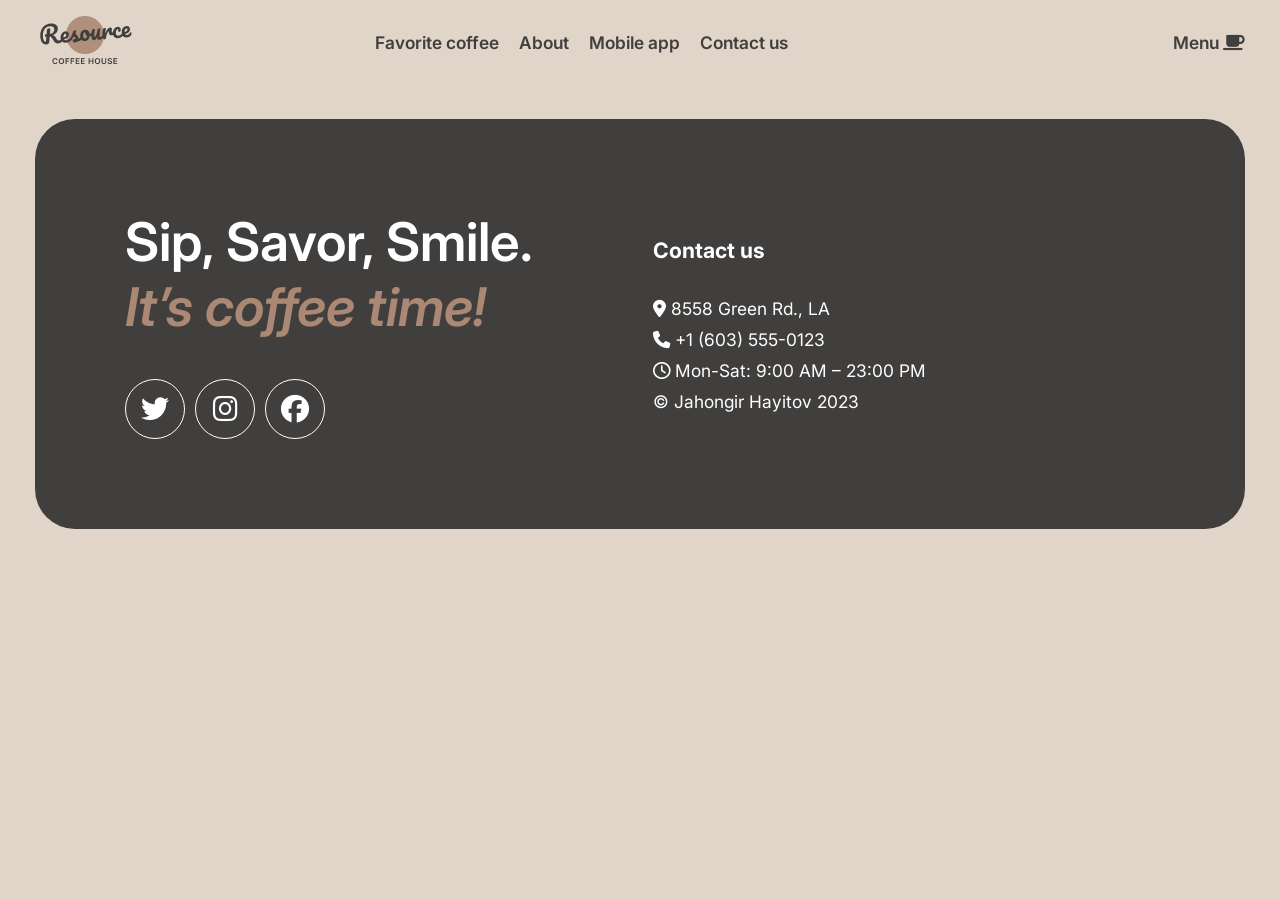
==== menu/index.html @ 9c3eb610 "init: create route menu" ====
<!DOCTYPE html>
<html lang="en">
  <head>
    <meta charset="UTF-8" />
    <meta name="viewport" content="width=device-width, initial-scale=1.0" />
    <title>Coffee Shop</title>
    <link rel="stylesheet" href="./style.css" />
    <link
      rel="stylesheet"
      href="https://cdnjs.cloudflare.com/ajax/libs/font-awesome/6.5.1/css/all.min.css"
      integrity="sha512-DTOQO9RWCH3ppGqcWaEA1BIZOC6xxalwEsw9c2QQeAIftl+Vegovlnee1c9QX4TctnWMn13TZye+giMm8e2LwA=="
      crossorigin="anonymous"
      referrerpolicy="no-referrer"
    />
    <link rel="shortcut icon" href="./assets/x-logo.png" type="image/x-icon" />
  </head>
  <body>
    <div id="root">
      <nav class="nav">
        <div class="nav__logo">
          <img src="../assets/logo.png" alt="logo image" />
        </div>
        <div class="nav__panel">
          <ul class="nav__links">
            <li><a href="../#favorite-coffee">Favorite coffee</a></li>
            <li><a href="../#about">About</a></li>
            <li><a href="../#app">Mobile app</a></li>
            <li><a href="../#contact">Contact us</a></li>
          </ul>
          <div class="nav__menu">
            <a class="active" href="#"
              >Menu <i class="fa fa-coffee" aria-hidden="true"></i
            ></a>
          </div>
        </div>
        <i class="fa-solid fa-bars hidden"></i>
      </nav>

      <footer class="footer" id="contact">
        <div class="motto">
          <h1>
            Sip, Savor, Smile. <br />
            <span class="premium-style">It’s coffee time!</span>
          </h1>
          <nav class="social-network__links">
            <ul>
              <li>
                <a href="#">
                  <i class="fa-brands fa-twitter"></i>
                </a>
              </li>
              <li>
                <a href="#">
                  <i class="fa-brands fa-instagram"></i>
                </a>
              </li>
              <li>
                <a href="#">
                  <i class="fa-brands fa-facebook"></i>
                </a>
              </li>
            </ul>
          </nav>
        </div>
        <section class="contact-us">
          <h2>Contact us</h2>
          <ul class="contact-list">
            <li><i class="fa-solid fa-location-dot"></i> 8558 Green Rd., LA</li>
            <li><i class="fa-solid fa-phone"></i> +1 (603) 555-0123</li>
            <li>
              <i class="fa-regular fa-clock"></i> Mon-Sat: 9:00 AM – 23:00 PM
            </li>
            <li>&copy; Jahongir Hayitov 2023</li>
          </ul>
        </section>
      </footer>
    </div>

    <script src="./app.js"></script>
  </body>
</html>
---- menu/style.css ----
@import url("https://fonts.googleapis.com/css2?family=Inter:wght@400;600&display=swap");
.nav {
  font-weight: 600;
  display: flex;
  justify-content: space-between;
  align-items: center;
}
.nav .nav__logo {
  width: 100px;
}
.nav .nav__logo img {
  width: 100%;
  transition: filter 0.4s ease;
}
.nav .nav__logo img:hover {
  filter: drop-shadow(0px 0px 5px rgba(0, 0, 0, 0.425));
}
.nav .nav__panel {
  display: flex;
  align-items: center;
  justify-content: space-between;
  width: 68vw;
}
.nav .nav__panel a {
  position: relative;
}
.nav .nav__panel a:before {
  content: "";
  position: absolute;
  width: 100%;
  height: 2px;
  bottom: 0;
  margin: -5px 0;
  background-color: var(--primary-color);
  visibility: hidden;
  transform: scaleX(0);
  transition: all 0.6s ease-in-out 0s;
}
.nav .nav__panel a:hover:before {
  visibility: visible;
  transform: scaleX(1);
}
.nav .nav__panel .nav__links {
  display: flex;
  gap: 20px;
}
.nav i.fa-bars {
  font-size: 22pt;
  cursor: pointer;
}

.footer {
  background-color: var(--primary-color);
  border-radius: 40px;
  color: var(--label-color);
  margin-top: 45px;
  padding: 90px;
  display: flex;
  align-items: center;
  gap: 120px;
}
@media screen and (max-width: 925px) {
  .footer {
    gap: 80px;
  }
}
@media screen and (max-width: 810px) {
  .footer {
    gap: 40px;
  }
}
@media screen and (max-width: 770px) {
  .footer {
    flex-direction: column;
    text-align: center;
  }
}
@media screen and (max-width: 505px) {
  .footer {
    padding: 40px 10px;
  }
}
.footer .motto {
  display: flex;
  flex-direction: column;
  gap: 40px;
}
.footer .motto h1 {
  color: var(--label-color);
  font-size: 40pt;
  font-weight: 600;
}
@media screen and (max-width: 1100px) {
  .footer .motto h1 {
    font-size: 25pt;
  }
}
@media screen and (max-width: 925px) {
  .footer .motto h1 {
    font-size: 22pt;
  }
}
@media screen and (max-width: 770px) {
  .footer .motto h1 {
    font-size: 30pt;
  }
}
@media screen and (max-width: 400px) {
  .footer .motto h1 {
    font-size: 25pt;
  }
}
.footer .motto .social-network__links > ul {
  display: flex;
  gap: 10px;
}
@media screen and (max-width: 770px) {
  .footer .motto .social-network__links > ul {
    justify-content: center;
  }
}
.footer .motto .social-network__links > ul a {
  display: flex;
  justify-content: center;
  align-items: center;
  width: 60px;
  height: 60px;
  border-radius: 50%;
  background-color: transparent;
  border: 1px solid var(--label-color);
  color: var(--label-color);
  transition: background-color 0.6s ease, color 0.6s ease;
}
@media screen and (max-width: 925px) {
  .footer .motto .social-network__links > ul a {
    width: 40px;
    height: 40px;
  }
}
.footer .motto .social-network__links > ul a:hover {
  background-color: var(--label-color);
  color: var(--primary-color);
}
.footer .motto .social-network__links > ul a i.fa-brands {
  font-size: 28px;
}
@media screen and (max-width: 925px) {
  .footer .motto .social-network__links > ul a i.fa-brands {
    font-size: 20px;
  }
}
.footer .contact-us {
  display: flex;
  flex-direction: column;
  gap: 35px;
}
.footer .contact-us h2 {
  font-size: 16pt;
}
.footer .contact-us .contact-list {
  display: flex;
  flex-direction: column;
  gap: 10px;
}
@media screen and (max-width: 925px) {
  .footer .contact-us .contact-list {
    font-size: 11pt;
  }
}

:root {
  --primary-color: #403f3d;
  --secondary-color: #e1d4c9;
  --premium-color: #ab8874;
  --label-color: #fff;
  --primary-shadow: #665f55;
}

* {
  box-sizing: border-box;
  padding: 0;
  margin: 0;
  scroll-behavior: smooth;
}

::-webkit-scrollbar {
  width: 12px;
  background-color: transparent;
}
@media screen and (max-width: 800px) {
  ::-webkit-scrollbar {
    display: none;
  }
}

::-webkit-scrollbar-thumb {
  background-color: var(--premium-color);
  border-radius: 3px;
}

a {
  text-decoration: none;
  color: inherit;
  cursor: pointer;
}

.premium-style {
  color: var(--premium-color);
  font-style: italic;
}

.disabled {
  opacity: 0.4;
}

.hidden {
  display: none !important;
}

ul > li {
  list-style: none;
}

body {
  font-family: "Inter", sans-serif;
  font-size: 13pt;
  padding: 10px 35px 30px;
  background-color: var(--secondary-color);
  color: var(--primary-color);
  overflow-x: hidden;
}
@media screen and (max-width: 355px) {
  body {
    padding: 10px 10px 30px;
  }
}

/*# sourceMappingURL=style.css.map */
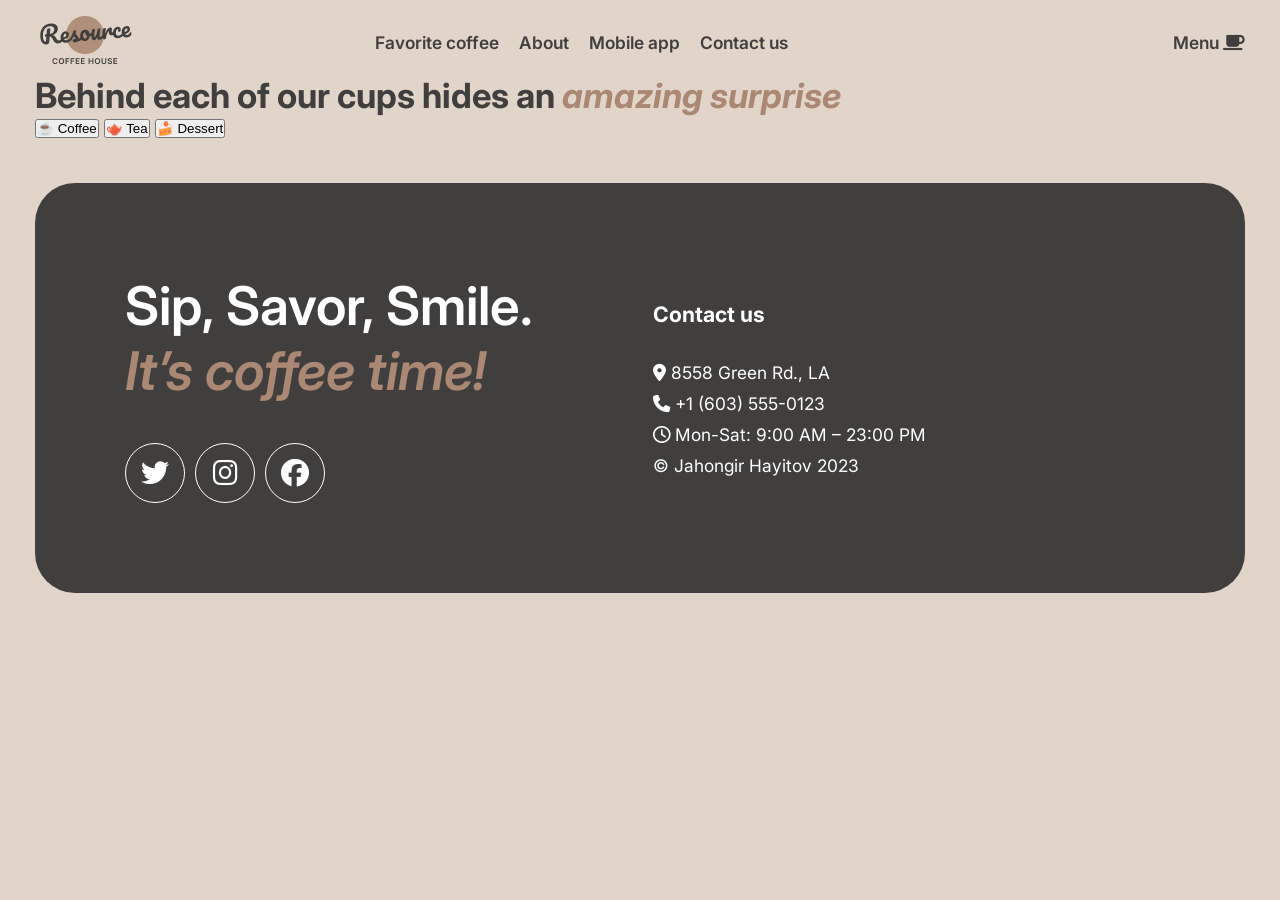
==== commit 39247977: "feat: change structure" ====
--- a/menu/index.html
+++ b/menu/index.html
@@ -35,6 +35,28 @@
         </div>
         <i class="fa-solid fa-bars hidden"></i>
       </nav>
+
+      <main class="main">
+        <h1>
+          Behind each of our cups hides an
+          <span class="premium-style">amazing surprise</span>
+        </h1>
+        <nav class="main__tab">
+          <button id="coffee-btn" class="tab-item">
+            <span>☕️</span>
+            Coffee
+          </button>
+          <button id="tea-btn" class="tab-item">
+            <span>🫖</span>
+            Tea
+          </button>
+          <button id="dessert-btn" class="tab-item">
+            <span>🍰</span>
+            Dessert
+          </button>
+        </nav>
+        <section id="products"></section>
+      </main>
 
       <footer class="footer" id="contact">
         <div class="motto">
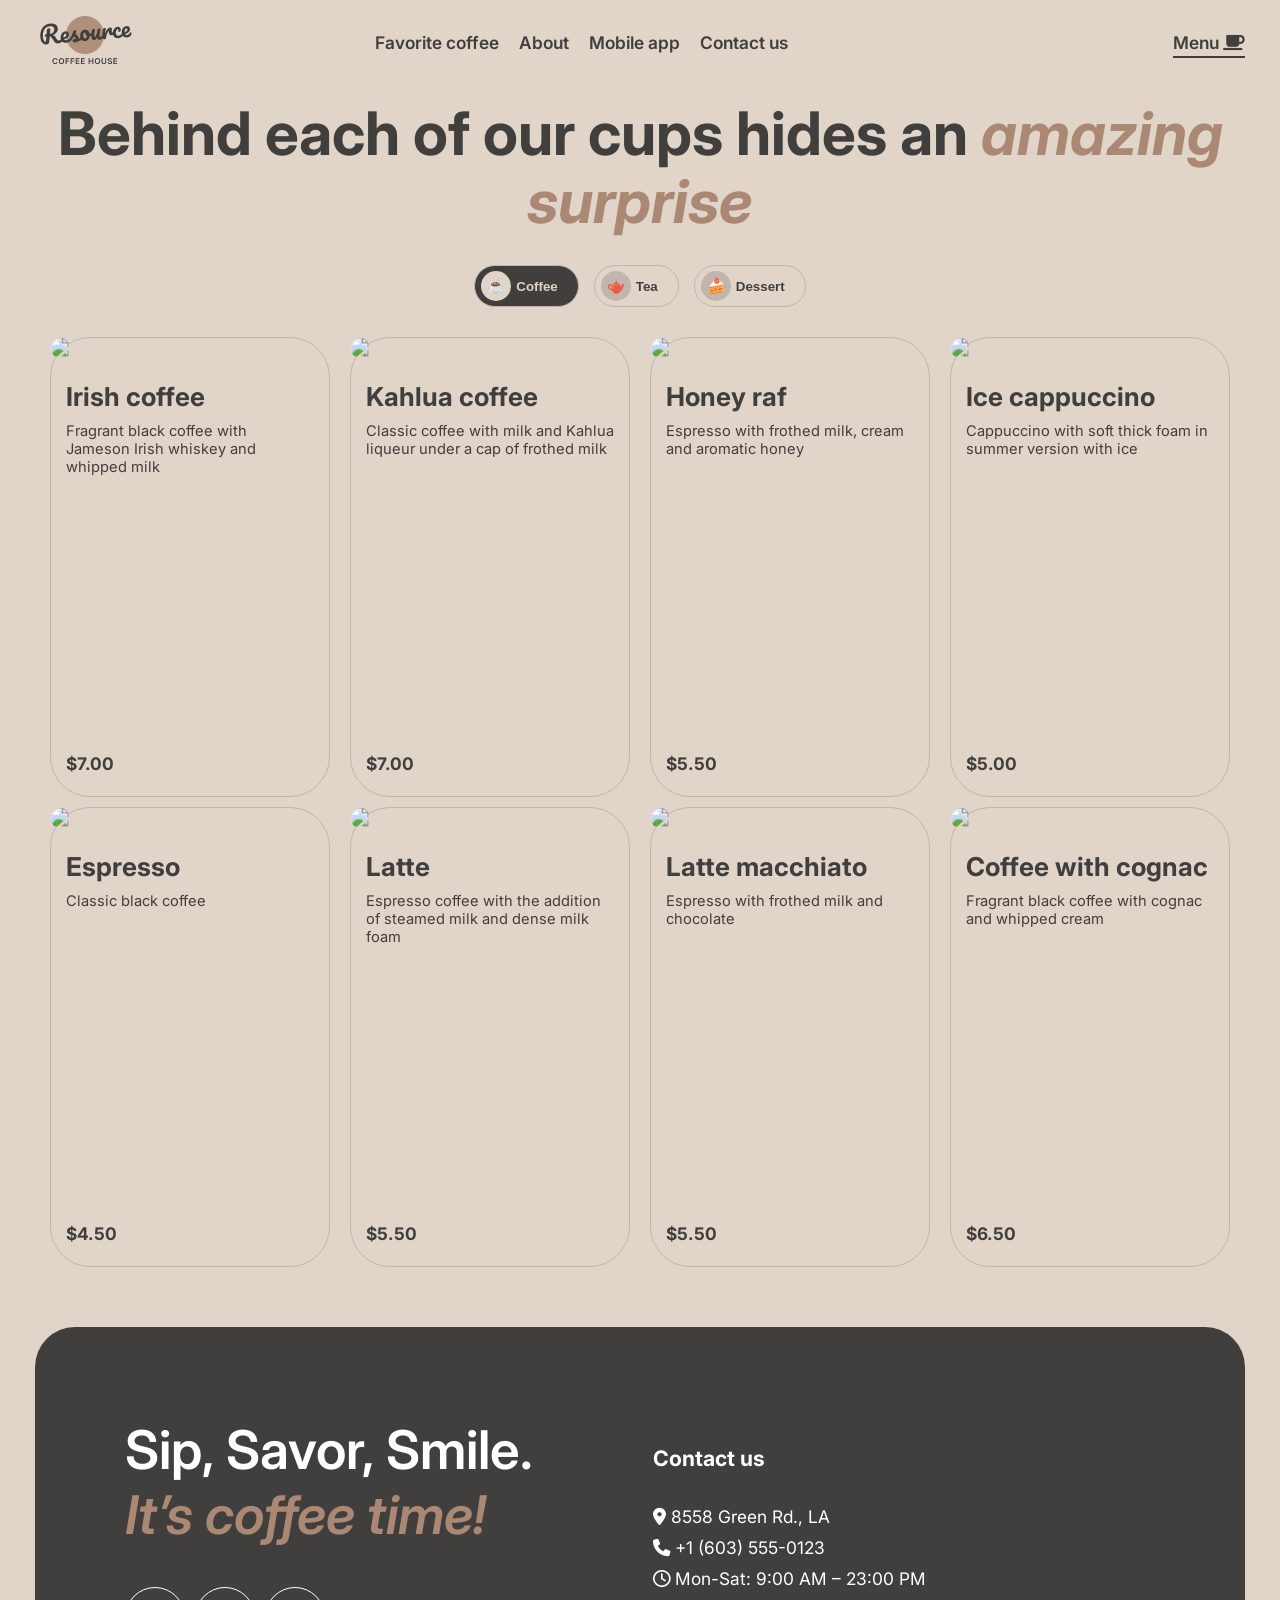
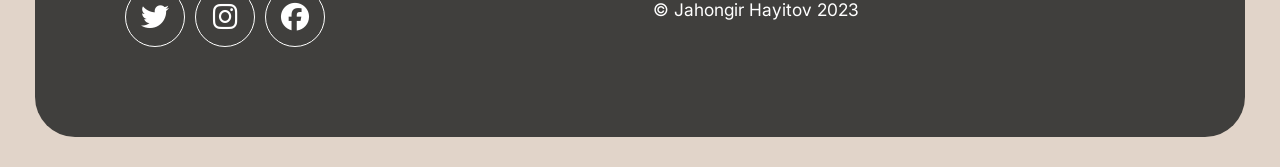
==== commit c1f338f9: "feat: update menu tabs" ====
--- a/menu/index.html
+++ b/menu/index.html
@@ -37,11 +37,11 @@
       </nav>
 
       <main class="main">
-        <h1>
+        <h1 class="main__title">
           Behind each of our cups hides an
           <span class="premium-style">amazing surprise</span>
         </h1>
-        <nav class="main__tab">
+        <nav class="main__tabs">
           <button id="coffee-btn" class="tab-item">
             <span>☕️</span>
             Coffee
@@ -55,7 +55,7 @@
             Dessert
           </button>
         </nav>
-        <section id="products"></section>
+        <section id="products" class="products"></section>
       </main>
 
       <footer class="footer" id="contact">
--- a/menu/style.css
+++ b/menu/style.css
@@ -36,7 +36,7 @@
   transform: scaleX(0);
   transition: all 0.6s ease-in-out 0s;
 }
-.nav .nav__panel a:hover:before {
+.nav .nav__panel a.active:before, .nav .nav__panel a:hover:before {
   visibility: visible;
   transform: scaleX(1);
 }
@@ -234,5 +234,134 @@
     padding: 10px 10px 30px;
   }
 }
+body #root {
+  display: flex;
+  flex-direction: column;
+  gap: 15px;
+  position: relative;
+}
+@media screen and (max-width: 400px) {
+  body #root {
+    gap: 45px;
+  }
+}
+
+.main {
+  display: flex;
+  flex-direction: column;
+  align-items: center;
+  gap: 30px;
+  text-align: center;
+  margin-top: 10px;
+}
+.main .main__title {
+  font-size: 45pt;
+  line-height: 68px;
+}
+@media screen and (max-width: 715px) {
+  .main .main__title {
+    font-size: 35pt;
+    line-height: 54px;
+  }
+}
+@media screen and (max-width: 590px) {
+  .main .main__title {
+    font-size: 30pt;
+    line-height: 45px;
+  }
+}
+@media screen and (max-width: 400px) {
+  .main .main__title {
+    font-size: 23pt;
+    line-height: 40px;
+  }
+}
+.main .main__tabs {
+  display: flex;
+  gap: 15px;
+  flex-wrap: wrap;
+  justify-content: center;
+}
+.main .main__tabs .tab-item {
+  display: flex;
+  align-items: center;
+  gap: 5px;
+  padding: 5px 20px 5px 6px;
+  border: 1px solid #c1b6ad;
+  border-radius: 200px;
+  color: var(--primary-color);
+  font-weight: 600;
+  background-color: transparent;
+  cursor: pointer;
+}
+.main .main__tabs .tab-item.active {
+  background-color: var(--primary-color);
+  color: var(--secondary-color);
+}
+.main .main__tabs .tab-item.active span {
+  background-color: var(--secondary-color);
+}
+.main .main__tabs .tab-item span {
+  width: 30px;
+  height: 30px;
+  font-size: 11pt;
+  display: flex;
+  justify-content: center;
+  align-items: center;
+  border-radius: 50%;
+  background-color: #c1b6ad;
+}
+.main .products {
+  display: flex;
+  flex-wrap: wrap;
+  column-gap: 20px;
+  row-gap: 10px;
+  justify-content: center;
+  align-items: center;
+}
+.main .products .product-card {
+  display: flex;
+  flex-direction: column;
+  width: 280px;
+  min-height: 460px;
+  border: 1px solid #c1b6ad;
+  border-radius: 40px;
+  text-align: left;
+}
+@media screen and (max-width: 650px) {
+  .main .products .product-card {
+    width: 220px;
+    min-height: 400px;
+  }
+}
+.main .products .product-card .card__image {
+  border-radius: 40px;
+  overflow: hidden;
+}
+.main .products .product-card .card__image img {
+  width: 100%;
+  transition: transform 0.4s ease;
+  transform: scale(1.2);
+}
+.main .products .product-card .card__image img:hover {
+  transform: scale(1.05);
+}
+.main .products .product-card .card__body {
+  flex: 1;
+  display: flex;
+  flex-direction: column;
+  justify-content: space-between;
+  align-items: flex-start;
+  padding: 22px 15px;
+  gap: 10px;
+}
+.main .products .product-card .card__body .card__content {
+  display: flex;
+  flex-direction: column;
+  gap: 10px;
+}
+.main .products .product-card .card__body .card__content p {
+  font-size: 11pt;
+}
 
 /*# sourceMappingURL=style.css.map */
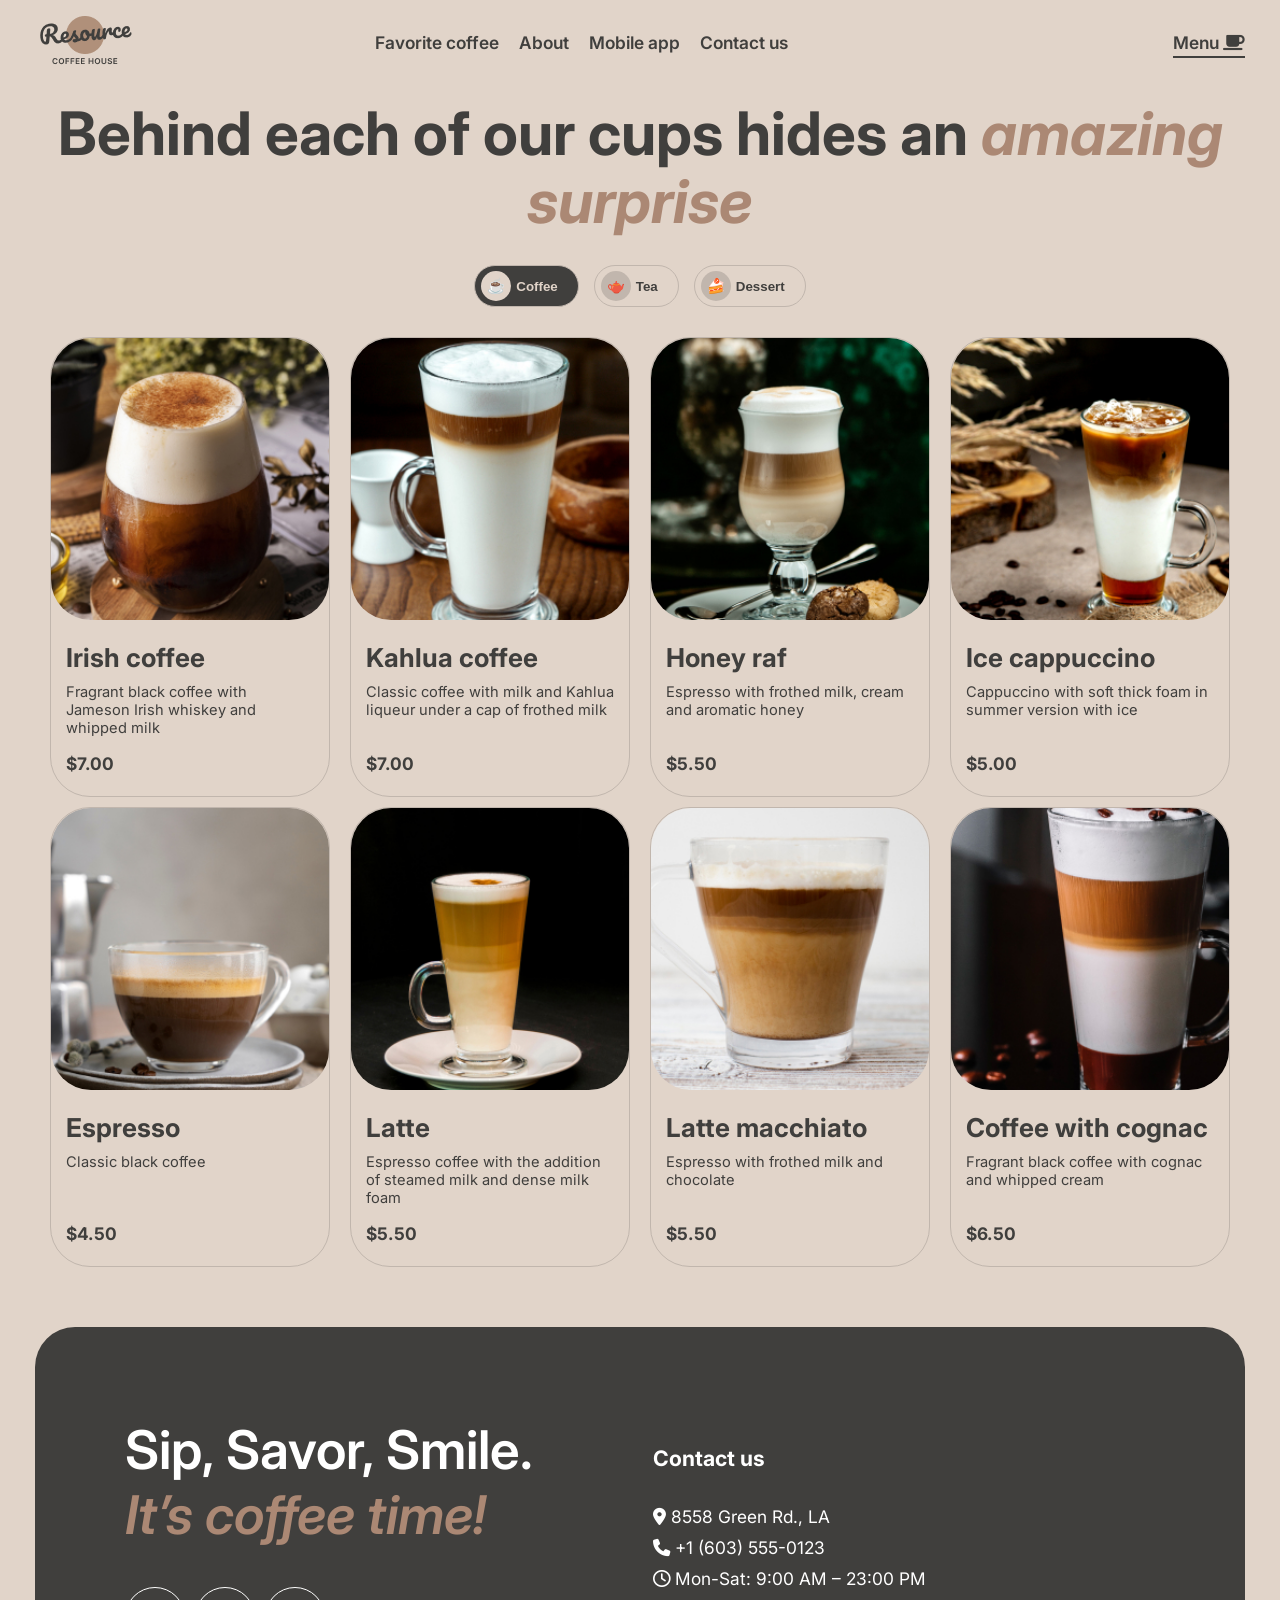
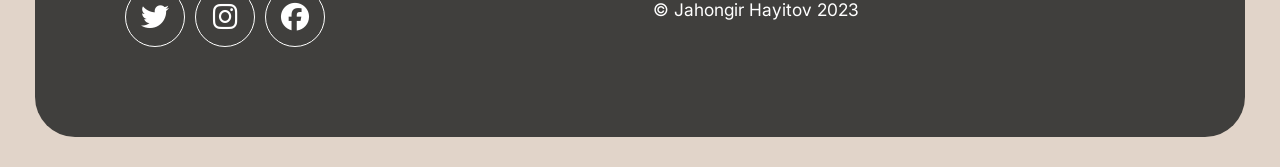
==== commit 853bacd6: "refactor: validate html" ====
--- a/menu/index.html
+++ b/menu/index.html
@@ -1,24 +1,24 @@
 <!DOCTYPE html>
 <html lang="en">
   <head>
-    <meta charset="UTF-8" />
-    <meta name="viewport" content="width=device-width, initial-scale=1.0" />
+    <meta charset="UTF-8" >
+    <meta name="viewport" content="width=device-width, initial-scale=1.0" >
     <title>Coffee Shop</title>
-    <link rel="stylesheet" href="./style.css" />
+    <link rel="stylesheet" href="./style.css" >
     <link
       rel="stylesheet"
       href="https://cdnjs.cloudflare.com/ajax/libs/font-awesome/6.5.1/css/all.min.css"
       integrity="sha512-DTOQO9RWCH3ppGqcWaEA1BIZOC6xxalwEsw9c2QQeAIftl+Vegovlnee1c9QX4TctnWMn13TZye+giMm8e2LwA=="
       crossorigin="anonymous"
       referrerpolicy="no-referrer"
-    />
-    <link rel="shortcut icon" href="./assets/x-logo.png" type="image/x-icon" />
+    >
+    <link rel="shortcut icon" href="./assets/x-logo.png" type="image/x-icon" >
   </head>
   <body>
     <div id="root">
       <nav class="nav">
         <div class="nav__logo">
-          <img src="../assets/logo.png" alt="logo image" />
+          <img src="../assets/logo.png" alt="logo image" >
         </div>
         <div class="nav__panel">
           <ul class="nav__links">
@@ -55,13 +55,13 @@
             Dessert
           </button>
         </nav>
-        <section id="products" class="products"></section>
+        <div id="products" class="products"></div>
       </main>
 
       <footer class="footer" id="contact">
         <div class="motto">
           <h1>
-            Sip, Savor, Smile. <br />
+            Sip, Savor, Smile. <br >
             <span class="premium-style">It’s coffee time!</span>
           </h1>
           <nav class="social-network__links">
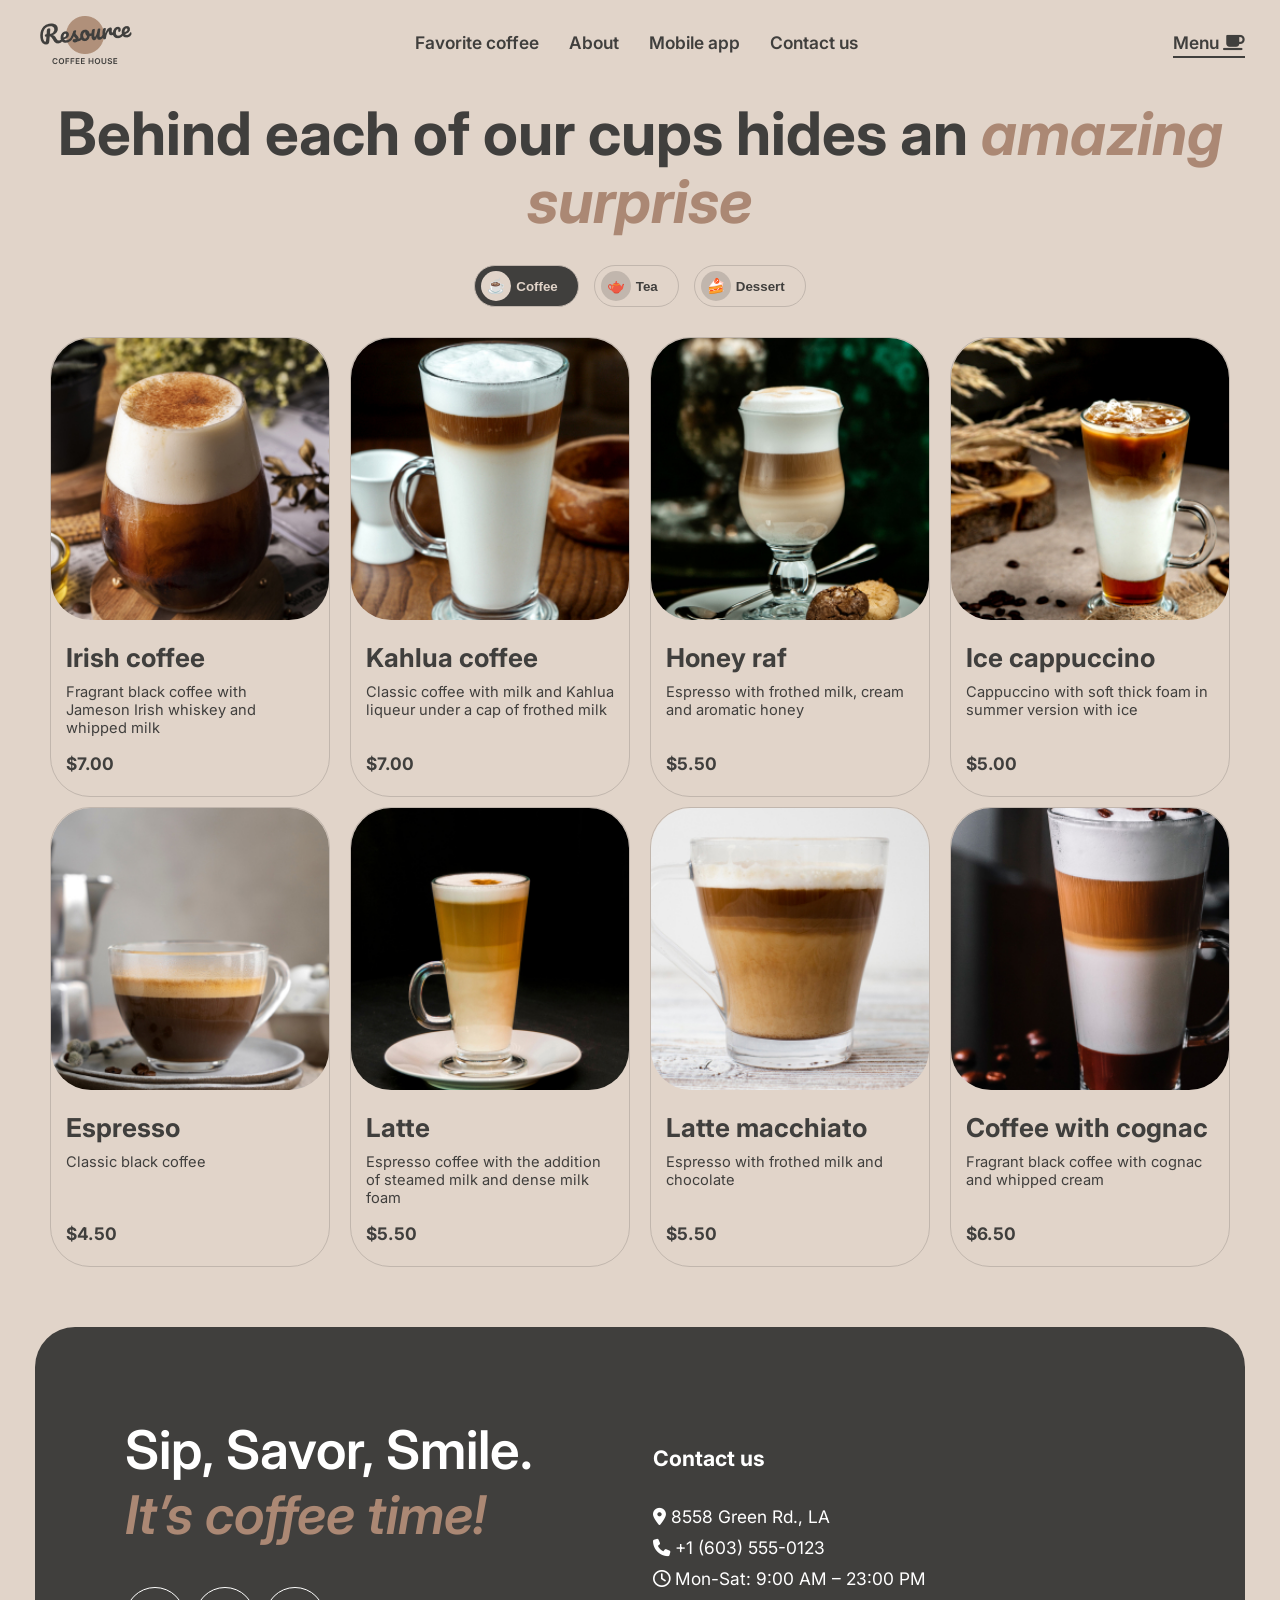
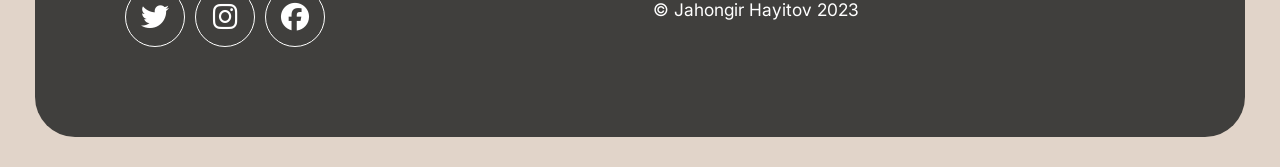
==== commit 98d7bc66: "refactor: code formatting" ====
--- a/menu/index.html
+++ b/menu/index.html
@@ -12,7 +12,7 @@
       crossorigin="anonymous"
       referrerpolicy="no-referrer"
     >
-    <link rel="shortcut icon" href="./assets/x-logo.png" type="image/x-icon" >
+    <link rel="shortcut icon" href="../assets/x-logo.png" type="image/x-icon" >
   </head>
   <body>
     <div id="root">
--- a/menu/style.css
+++ b/menu/style.css
@@ -19,7 +19,7 @@
   display: flex;
   align-items: center;
   justify-content: space-between;
-  width: 68vw;
+  width: calc(225px + 50%);
 }
 .nav .nav__panel a {
   position: relative;
@@ -42,7 +42,7 @@
 }
 .nav .nav__panel .nav__links {
   display: flex;
-  gap: 20px;
+  gap: 30px;
 }
 .nav i.fa-bars {
   font-size: 22pt;
@@ -293,12 +293,13 @@
   font-weight: 600;
   background-color: transparent;
   cursor: pointer;
-}
-.main .main__tabs .tab-item.active {
+  transition: background 0.5s, color 0.5s ease;
+}
+.main .main__tabs .tab-item.active, .main .main__tabs .tab-item:hover {
   background-color: var(--primary-color);
   color: var(--secondary-color);
 }
-.main .main__tabs .tab-item.active span {
+.main .main__tabs .tab-item.active span, .main .main__tabs .tab-item:hover span {
   background-color: var(--secondary-color);
 }
 .main .main__tabs .tab-item span {
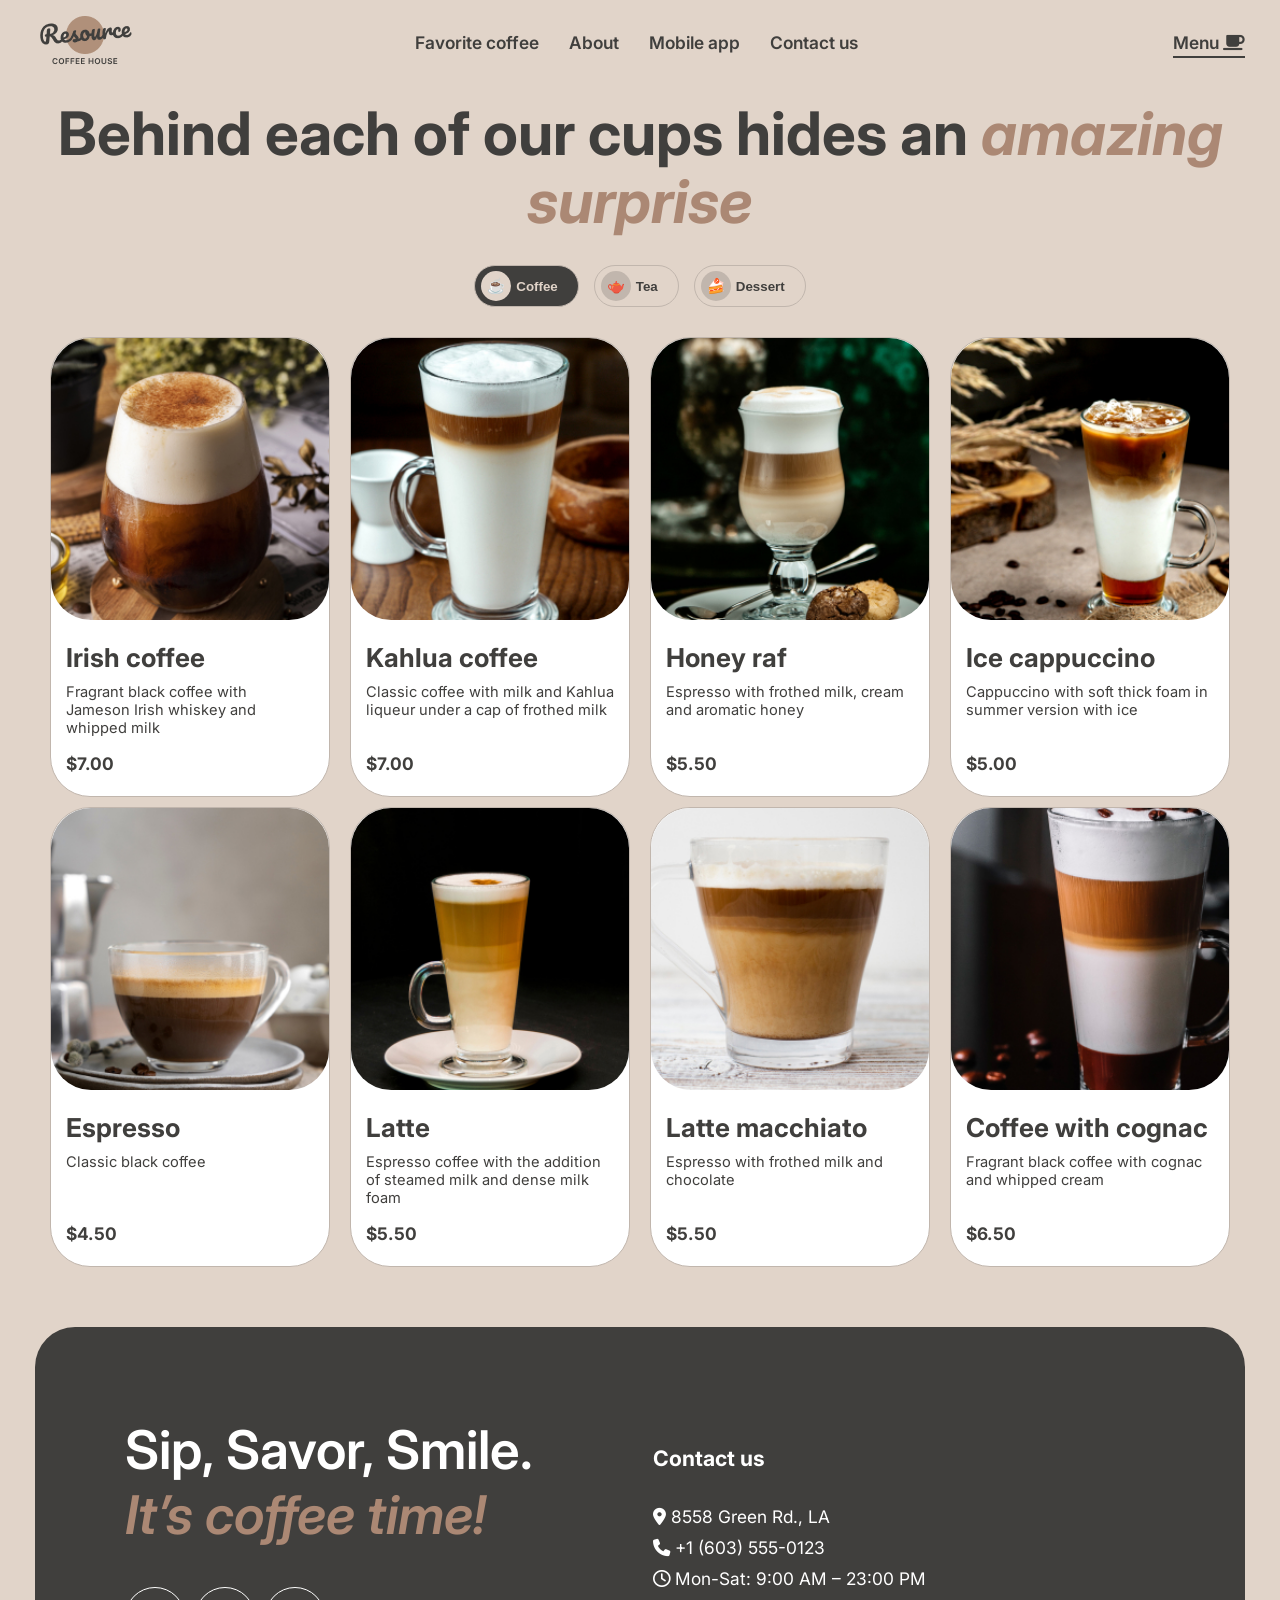
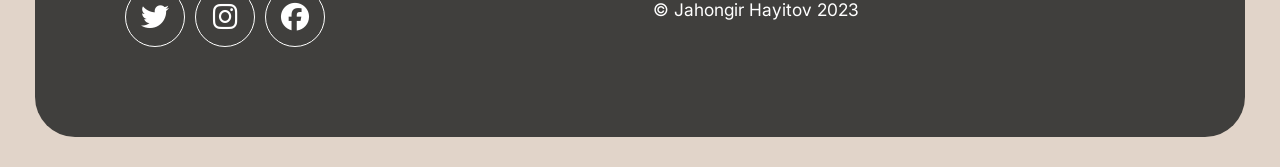
==== commit ce955f12: "feat: add card modal" ====
--- a/menu/index.html
+++ b/menu/index.html
@@ -16,6 +16,62 @@
   </head>
   <body>
     <div id="root">
+      <div class="overlay hidden">
+      	<div class="modal">
+      	  <div class="modal__img-box">
+      	    <img id="modal__img" class="modal__img" src="../assets/coffee/coffee-1.jpg" alt="modal image">
+      	  </div>
+      	  <article class="modal__content">
+      	    <h2 id="modal__name" class="modal__name">Irish Coffee</h2>
+      	    <p id="modal__info" class="modal__info">Lorem ipsum dolor sit, amet consectetur adipisicing elit. At dolorem porro quae!</p>
+      	    <div class="modal__choices">
+      	      <h3>Size</h3>
+      	      <div id="modal__sizes" class="modal__sizes btn-group">
+                <button class="btn-item">
+                  <span>S</span>
+                  200 ml
+                </button>
+                <button class="btn-item">
+                  <span>M</span>
+                  300 ml
+                </button>
+                <button class="btn-item">
+                  <span>L</span>
+                  400 ml
+                </button>
+              </div>
+      	    </div>
+      	    <div class="modal__choices">
+      	      <h3>Additives</h3>
+      	      <div id="modal__additives" class="modal__additives btn-group">
+                <button class="btn-item">
+                  <span>1</span>
+                  Sugar
+                </button>
+                <button class="btn-item">
+                  <span>2</span>
+                  Cinnamon
+                </button>
+                <button class="btn-item">
+                  <span>3</span>
+                  Syrup
+                </button>
+              </div>
+      	    </div>
+      	    
+      	    <b class="modal__cost-container">
+      	    	<span>Total:</span>
+      	    	<span id="modal__cost" class="modal__cost">$7.00</span>
+      	    </b>
+      	    <hr>
+      	    <div class="modal__warning">
+      	        <i class="fa-solid fa-circle-info"></i>
+      	    	<p>The cost is not final. Download our mobile app to see the final price and place your order. Earn loyalty points and enjoy your favorite coffee with up to 20% discount.</p>
+      	    </div>
+      	    <button id="modal__close-btn" class="modal__close-btn">Close</button>
+      	  </article>
+      	</div>
+      </div>
       <nav class="nav">
         <div class="nav__logo">
           <img src="../assets/logo.png" alt="logo image" >
@@ -101,3 +157,5 @@
     <script src="./app.js"></script>
   </body>
 </html>
+
+
--- a/menu/style.css
+++ b/menu/style.css
@@ -328,6 +328,7 @@
   border: 1px solid #c1b6ad;
   border-radius: 40px;
   text-align: left;
+  background-color: var(--label-color);
 }
 @media screen and (max-width: 650px) {
   .main .products .product-card {
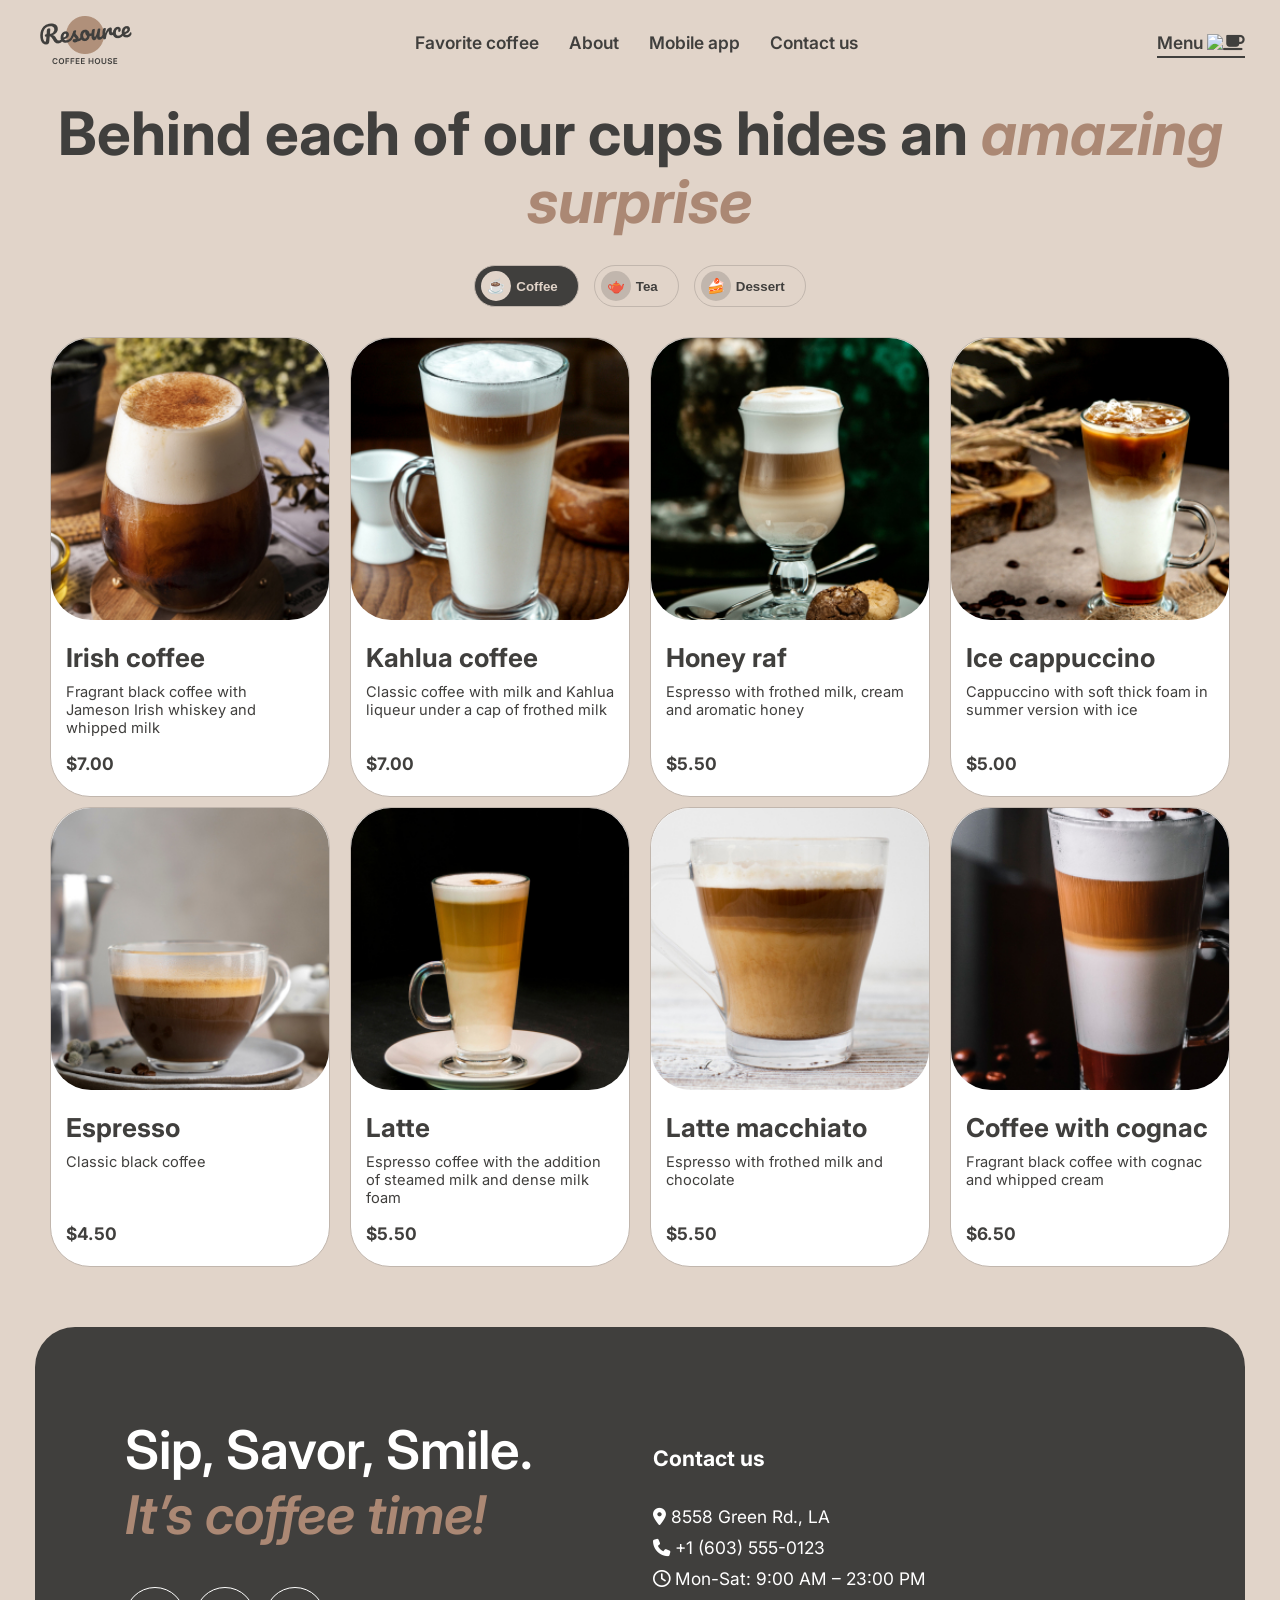
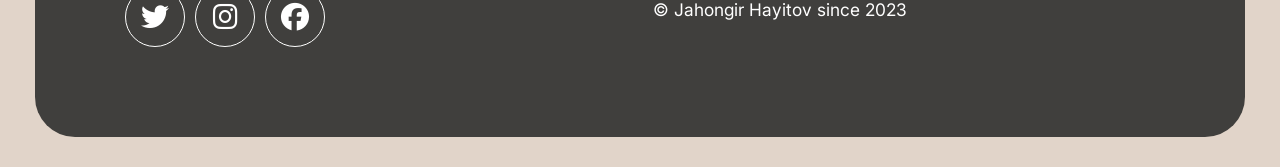
==== commit f11144de: "fix: chnage nav coffee cup icon" ====
--- a/menu/index.html
+++ b/menu/index.html
@@ -85,11 +85,11 @@
           </ul>
           <div class="nav__menu">
             <a class="active" href="#"
-              >Menu <i class="fa fa-coffee" aria-hidden="true"></i
-            ></a>
+              >Menu <img class="fa fa-coffee" src="../assets/coffee-cup.png">
+            </a>
           </div>
         </div>
-        <i class="fa-solid fa-bars hidden"></i>
+        <img class="fa-solid fa-bars hidden" src="../assets/icon-burger.png">
       </nav>
 
       <main class="main">
@@ -148,7 +148,7 @@
             <li>
               <i class="fa-regular fa-clock"></i> Mon-Sat: 9:00 AM – 23:00 PM
             </li>
-            <li>&copy; Jahongir Hayitov 2023</li>
+            <li>&copy; Jahongir Hayitov since 2023</li>
           </ul>
         </section>
       </footer>
--- a/menu/style.css
+++ b/menu/style.css
@@ -20,6 +20,26 @@
   align-items: center;
   justify-content: space-between;
   width: calc(225px + 50%);
+}
+.nav .nav__panel.active {
+  position: fixed;
+  left: 0;
+  right: 0;
+  top: 0;
+  bottom: 0;
+  width: 100%;
+  display: flex !important;
+  flex-direction: column;
+  justify-content: center;
+  align-items: center;
+  gap: 30px;
+  z-index: 2;
+  background-color: rgba(225, 212, 201, 0.862745098);
+  backdrop-filter: blur(3px);
+}
+.nav .nav__panel.active .nav__links {
+  flex-direction: column;
+  text-align: center;
 }
 .nav .nav__panel a {
   position: relative;
@@ -238,7 +258,6 @@
   display: flex;
   flex-direction: column;
   gap: 15px;
-  position: relative;
 }
 @media screen and (max-width: 400px) {
   body #root {
@@ -246,43 +265,81 @@
   }
 }
 
-.main {
-  display: flex;
-  flex-direction: column;
-  align-items: center;
-  gap: 30px;
-  text-align: center;
-  margin-top: 10px;
-}
-.main .main__title {
-  font-size: 45pt;
-  line-height: 68px;
-}
-@media screen and (max-width: 715px) {
-  .main .main__title {
-    font-size: 35pt;
-    line-height: 54px;
-  }
-}
-@media screen and (max-width: 590px) {
-  .main .main__title {
-    font-size: 30pt;
-    line-height: 45px;
-  }
-}
-@media screen and (max-width: 400px) {
-  .main .main__title {
-    font-size: 23pt;
-    line-height: 40px;
-  }
-}
-.main .main__tabs {
+.overlay {
+  position: fixed;
+  top: 0;
+  left: 0;
+  right: 0;
+  bottom: 0;
+  background-color: rgba(0, 0, 0, 0.5);
+  backdrop-filter: blur(3px);
+  z-index: 1;
+  display: flex;
+  align-items: center;
+  justify-content: center;
+}
+.overlay .modal {
+  width: 700px;
+  background-color: var(--secondary-color);
+  display: flex;
+  padding: 18px;
+  column-gap: 15px;
+  border-radius: 30px;
+  max-height: 90dvh;
+  overflow-y: auto;
+}
+@media screen and (max-width: 610px) {
+  .overlay .modal {
+    flex-direction: column;
+    text-align: center;
+    width: 85%;
+    row-gap: 10px;
+  }
+}
+.overlay .modal .modal__img-box .modal__img {
+  width: 200px;
+  border-radius: 30px;
+}
+@media screen and (max-width: 610px) {
+  .overlay .modal .modal__img-box .modal__img {
+    width: 90%;
+    max-width: 250px;
+  }
+}
+.overlay .modal .modal__content {
+  display: flex;
+  flex-direction: column;
+  row-gap: 12px;
+}
+.overlay .modal .modal__content p {
+  margin-bottom: 5px;
+}
+@media screen and (max-width: 610px) {
+  .overlay .modal .modal__content p {
+    font-size: 12pt;
+  }
+}
+.overlay .modal .modal__content .modal__choices {
+  display: flex;
+  flex-direction: column;
+  row-gap: 7px;
+}
+.overlay .modal .modal__content .modal__choices h3 {
+  font-size: 11pt;
+  font-weight: 400;
+}
+.overlay .modal .modal__content .modal__choices .btn-group {
   display: flex;
   gap: 15px;
   flex-wrap: wrap;
-  justify-content: center;
-}
-.main .main__tabs .tab-item {
+  justify-content: flex-start;
+}
+@media screen and (max-width: 610px) {
+  .overlay .modal .modal__content .modal__choices .btn-group {
+    justify-content: center;
+  }
+}
+.overlay .modal .modal__content .modal__choices .btn-group .btn-item {
   display: flex;
   align-items: center;
   gap: 5px;
@@ -295,6 +352,107 @@
   cursor: pointer;
   transition: background 0.5s, color 0.5s ease;
 }
+.overlay .modal .modal__content .modal__choices .btn-group .btn-item.active, .overlay .modal .modal__content .modal__choices .btn-group .btn-item:hover {
+  background-color: var(--primary-color);
+  color: var(--secondary-color);
+}
+.overlay .modal .modal__content .modal__choices .btn-group .btn-item.active span, .overlay .modal .modal__content .modal__choices .btn-group .btn-item:hover span {
+  color: var(--primary-color);
+  background-color: var(--secondary-color);
+}
+.overlay .modal .modal__content .modal__choices .btn-group .btn-item span {
+  width: 30px;
+  height: 30px;
+  font-size: 11pt;
+  display: flex;
+  justify-content: center;
+  align-items: center;
+  border-radius: 50%;
+  background-color: #c1b6ad;
+}
+.overlay .modal .modal__content .modal__cost-container {
+  display: flex;
+  justify-content: space-between;
+  font-size: 17pt;
+}
+.overlay .modal .modal__content .modal__warning {
+  display: flex;
+  column-gap: 5px;
+}
+.overlay .modal .modal__content .modal__warning i {
+  font-size: 11pt;
+}
+.overlay .modal .modal__content .modal__warning p {
+  font-size: 9pt;
+}
+@media screen and (max-width: 610px) {
+  .overlay .modal .modal__content .modal__warning p {
+    font-size: 8pt;
+  }
+}
+.overlay .modal .modal__content .modal__close-btn {
+  border-radius: 100px;
+  border: 1px solid var(--primary-color);
+  background-color: transparent;
+  padding: 10px 0;
+  font-weight: 600;
+  cursor: pointer;
+  transition: background-color 0.4s ease, color 0.4s ease;
+}
+.overlay .modal .modal__content .modal__close-btn:hover {
+  background-color: var(--primary-color);
+  color: var(--secondary-color);
+}
+
+.main {
+  display: flex;
+  flex-direction: column;
+  align-items: center;
+  gap: 30px;
+  text-align: center;
+  margin-top: 10px;
+}
+.main .main__title {
+  font-size: 45pt;
+  line-height: 68px;
+}
+@media screen and (max-width: 715px) {
+  .main .main__title {
+    font-size: 35pt;
+    line-height: 54px;
+  }
+}
+@media screen and (max-width: 590px) {
+  .main .main__title {
+    font-size: 30pt;
+    line-height: 45px;
+  }
+}
+@media screen and (max-width: 400px) {
+  .main .main__title {
+    font-size: 23pt;
+    line-height: 40px;
+  }
+}
+.main .main__tabs {
+  display: flex;
+  gap: 15px;
+  flex-wrap: wrap;
+  justify-content: center;
+}
+.main .main__tabs .tab-item {
+  display: flex;
+  align-items: center;
+  gap: 5px;
+  padding: 5px 20px 5px 6px;
+  border: 1px solid #c1b6ad;
+  border-radius: 200px;
+  color: var(--primary-color);
+  font-weight: 600;
+  background-color: transparent;
+  cursor: pointer;
+  transition: background 0.5s, color 0.5s ease;
+}
 .main .main__tabs .tab-item.active, .main .main__tabs .tab-item:hover {
   background-color: var(--primary-color);
   color: var(--secondary-color);
@@ -329,6 +487,7 @@
   border-radius: 40px;
   text-align: left;
   background-color: var(--label-color);
+  cursor: pointer;
 }
 @media screen and (max-width: 650px) {
   .main .products .product-card {
